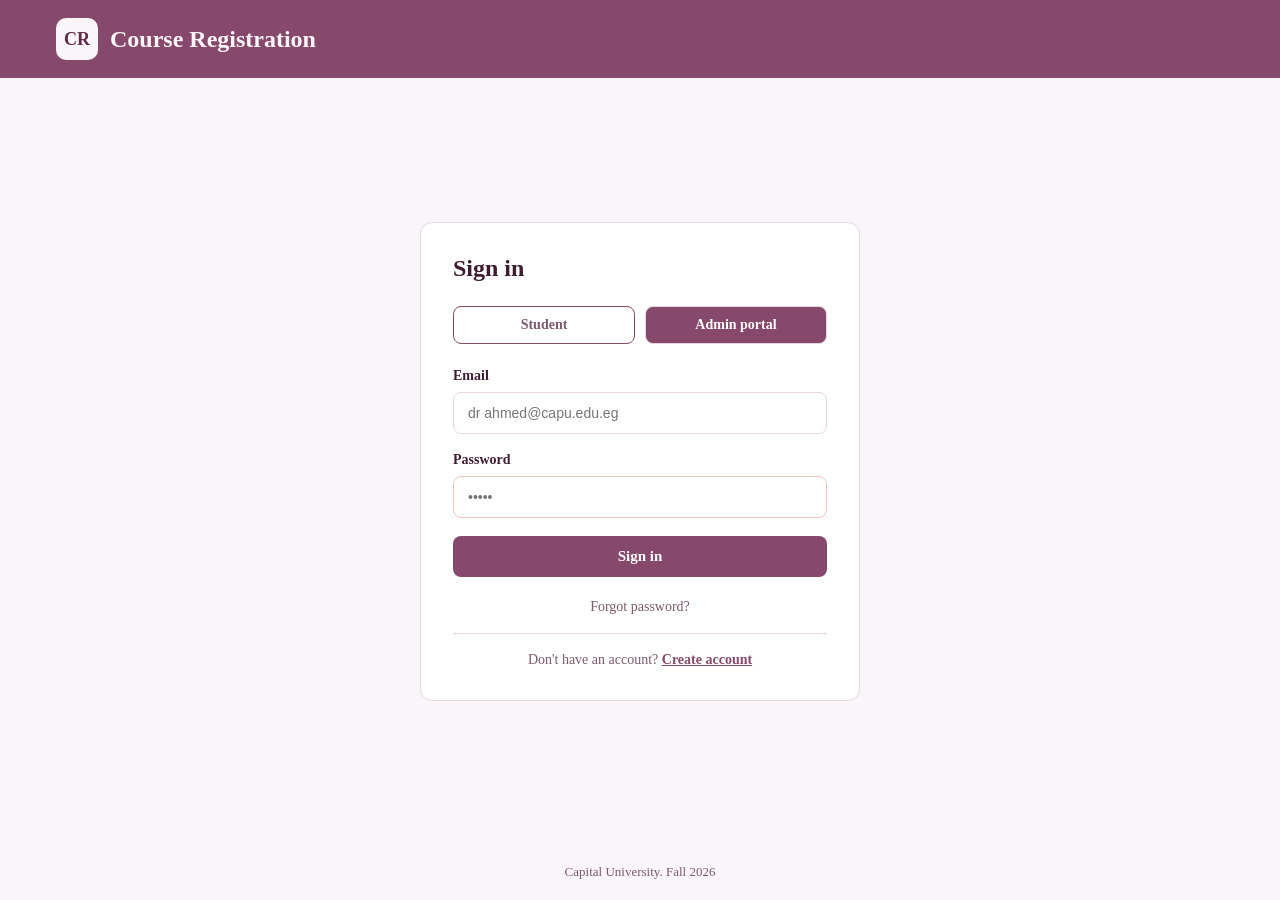
==== admin-signin.html @ c4df342c "rana maked" ====
<!DOCTYPE html>
<html lang="en">

<head>
    <meta charset="UTF-8">
    <meta name="viewport" content="width=device-width, initial-scale=1.0">
    <link rel="stylesheet" href="admin.css">
    <title>Sign in - Course Registration</title>
</head>

<body>
    <nav>
        <h2 class="logo">CR</h2>
        <h2 class="brand">Course Registration </h2>


    </nav>
    <main class="container">
        <div class="card">
            <h1 class="card-title">Sign in</h1>
            <div class="role-tabs">
                <a href="index.html" class="tab-btn active">Student</a>
                <a href="admin-signin.html" class="tab-btn">Admin portal</a>
            </div>
            <form class="auth-form">
                <div class="form-group">
                    <label for="email">Email</label>
                    <input type="email" id="email" placeholder="dr ahmed@capu.edu.eg" required>
                </div>

                <div class="form-group">
                    <label for="password">Password</label>
                    <input type="password" id="password" class="input-error" placeholder="•••••" required>
                </div>

                <a href="Course Catalog.html" class="btn-submit">Sign in</a>
            </form>

            <div class="card-footer">
                <a href="#" class="forgot-link">Forgot password?</a>
                <hr class="divider">
                <p class="signup-text">
                    Don't have an account? <a href="#">Create account</a>
                </p>
            </div>
        </div>
    </main>
    <footer class="page-footer">
        Capital University. Fall 2026
    </footer>
</body>

</html>
---- admin.css ----
* {
    margin: 0;
    padding: 0;
    box-sizing: border-box;
}

:root {
    --primary: #86486B;
    --primary-dark: #5E2D4B;
    --primary-darker: #3F1D31;
    --bg: #FAF5F8;
    --border: #E9D5E0;
    --avatar: #86486B;
    --text: #3F1D31;
    --text-muted: #7A5A6B;
    --nav-link: #E6D3DF;
    --white: #FFFFFF;
    --danger: #B42318;
    --danger-bg: #FDECEA;
    --danger-border: #F0C4BF;
    --danger-text: #7A2A20;
    --notice-bg: #FBF0F5;
    --notice-border: #E8C6D8;
    --success-bg: #F1E9F5;
    --success-border: #D9C5E3;
    --notice-soft: #F7F0FA;
    --disabled: #CDB8C6;
    --disabled-bg: #F4F0F2;
}

nav {
    background-color: var(--primary);
    height: 78px;
    padding: 0 56px;
    gap: 12px;
    align-items: center;
    display: flex;

}

.logo {
    width: 42px;
    height: 42px;
    background: var(--bg);
    color: var(--primary-dark);
    border-radius: 10px;
    display: flex;
    align-items: center;
    justify-content: center;
    font-weight: bold;
    font-size: 18px;
}

.brand {
    display: flex;
    align-items: center;
    gap: 12px;
    color: var(--bg);
}

body {
    background-color: var(--bg);
    color: var(--text);
    min-height: 100vh;
    display: flex;
    flex-direction: column;
}

.container {
    flex: 1;
    display: flex;
    justify-content: center;
    align-items: center;
    padding: 40px 20px;
}

.card {
    background-color: var(--white);
    border: 1px solid var(--border);
    border-radius: 12px;
    width: 100%;
    max-width: 440px;
    padding: 32px;
}

.card-title {
    font-size: 24px;
    font-weight: 700;
    color: var(--text);
    margin-bottom: 24px;
}

.role-tabs {
    display: flex;
    gap: 10px;
    margin-bottom: 24px;
}

.tab-btn {
    flex: 1;
    padding: 10px;
    border-radius: 8px;
    font-size: 14px;
    font-weight: 600;
    cursor: pointer;
    border: 1px solid var(--border);
    background-color: var(--primary);
    color: var(--white);
    transition: 0.2s;
    text-decoration: none;
    text-align: center;
    display: block;
}


.tab-btn.active {
    background-color: var(--white);
    color: var(--text-muted);
    border-color: var(--primary);
}

.form-group {
    margin-bottom: 18px;
    display: flex;
    flex-direction: column;
    gap: 8px;
}

.form-group label {
    font-size: 14px;
    font-weight: 600;
    color: var(--text);
}

.form-group input {
    padding: 12px 14px;
    border: 1px solid var(--border);
    border-radius: 8px;
    font-size: 14px;
    color: var(--text);
    outline: none;
}

.form-group input:focus {
    border-color: var(--primary);
}

.form-group input.input-error {
    border-color: var(--danger-border);
}



.btn-submit {
    display: block;
    text-align: center;
    text-decoration: none;
    width: 100%;
    padding: 12px;
    margin-top: 6px;
    background-color: var(--primary);
    color: var(--white);
    border: none;
    border-radius: 8px;
    font-size: 15px;
    font-weight: 600;
    cursor: pointer;
}

.btn-submit:hover {
    background-color: var(--primary-dark);
}

.card-footer {
    margin-top: 20px;
    text-align: center;
}

.forgot-link {
    font-size: 14px;
    color: var(--text-muted);
    text-decoration: none;
}

.divider {
    border: none;
    border-top: 1px solid var(--border);
    margin: 18px 0;
}

.signup-text {
    font-size: 14px;
    color: var(--text-muted);
}

.signup-text a {
    color: var(--primary);
    font-weight: 600;
    text-decoration: underline;
}

.page-footer {
    text-align: center;
    padding: 20px;
    font-size: 13px;
    color: var(--text-muted);
}
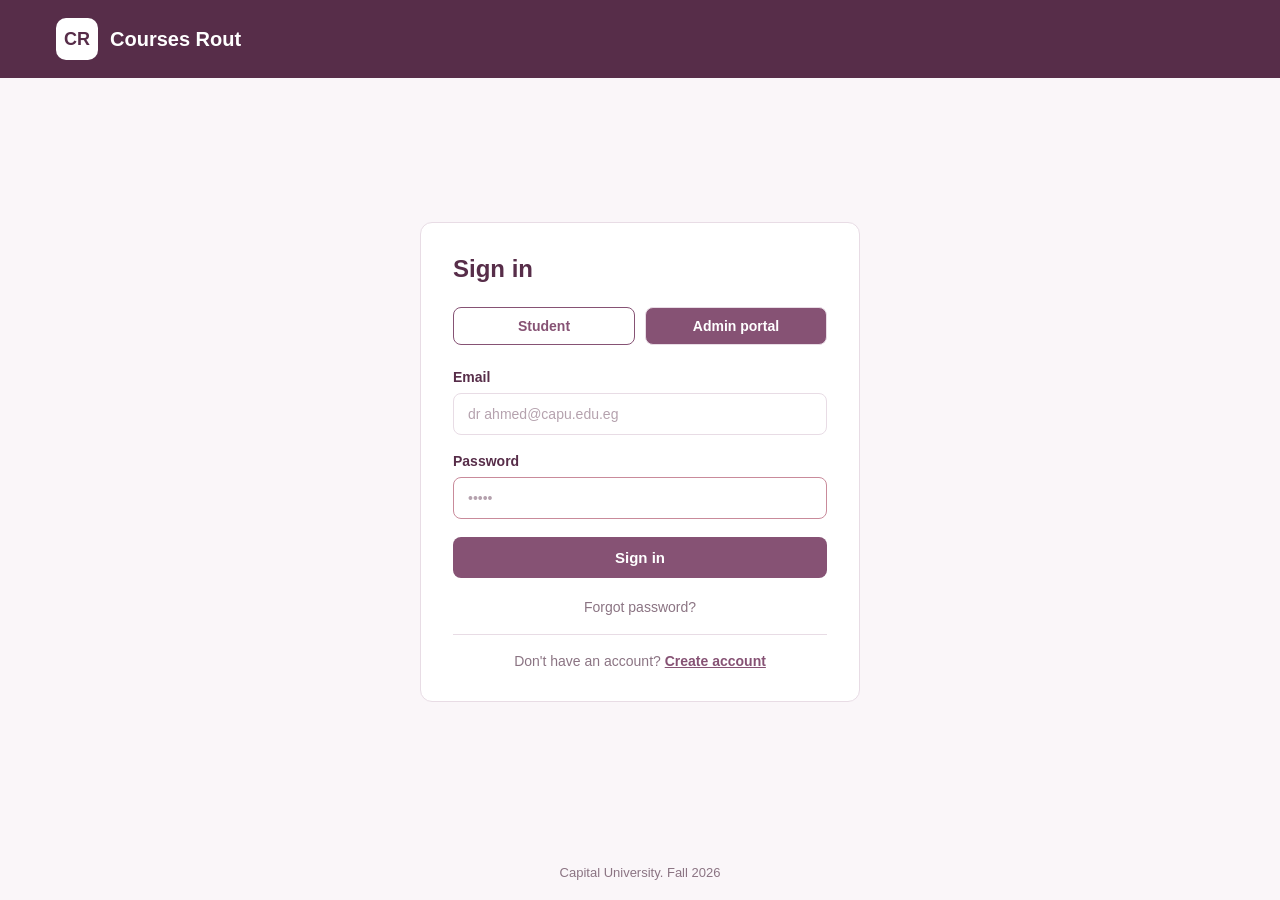
==== commit 4d513a82: "edit" ====
--- a/admin-signin.html
+++ b/admin-signin.html
@@ -11,7 +11,7 @@
 <body>
     <nav>
         <h2 class="logo">CR</h2>
-        <h2 class="brand">Course Registration </h2>
+        <h2 class="brand">Courses Rout </h2>
 
 
     </nav>
--- a/admin.css
+++ b/admin.css
@@ -4,45 +4,29 @@
     box-sizing: border-box;
 }
 
-:root {
-    --primary: #86486B;
-    --primary-dark: #5E2D4B;
-    --primary-darker: #3F1D31;
-    --bg: #FAF5F8;
-    --border: #E9D5E0;
-    --avatar: #86486B;
-    --text: #3F1D31;
-    --text-muted: #7A5A6B;
-    --nav-link: #E6D3DF;
-    --white: #FFFFFF;
-    --danger: #B42318;
-    --danger-bg: #FDECEA;
-    --danger-border: #F0C4BF;
-    --danger-text: #7A2A20;
-    --notice-bg: #FBF0F5;
-    --notice-border: #E8C6D8;
-    --success-bg: #F1E9F5;
-    --success-border: #D9C5E3;
-    --notice-soft: #F7F0FA;
-    --disabled: #CDB8C6;
-    --disabled-bg: #F4F0F2;
+body {
+    background-color: #FAF6F9;
+    color: #572D49;
+    font-family: Arial, sans-serif;
+    min-height: 100vh;
+    display: flex;
+    flex-direction: column;
 }
 
 nav {
-    background-color: var(--primary);
+    background-color: #572D49;
     height: 78px;
     padding: 0 56px;
     gap: 12px;
     align-items: center;
     display: flex;
-
 }
 
 .logo {
     width: 42px;
     height: 42px;
-    background: var(--bg);
-    color: var(--primary-dark);
+    background-color: #FFFFFF;
+    color: #572D49;
     border-radius: 10px;
     display: flex;
     align-items: center;
@@ -55,15 +39,8 @@
     display: flex;
     align-items: center;
     gap: 12px;
-    color: var(--bg);
-}
-
-body {
-    background-color: var(--bg);
-    color: var(--text);
-    min-height: 100vh;
-    display: flex;
-    flex-direction: column;
+    color: #FFFFFF;
+    font-size: 20px;
 }
 
 .container {
@@ -75,8 +52,8 @@
 }
 
 .card {
-    background-color: var(--white);
-    border: 1px solid var(--border);
+    background-color: #FFFFFF;
+    border: 1px solid #E8DCE5;
     border-radius: 12px;
     width: 100%;
     max-width: 440px;
@@ -86,8 +63,9 @@
 .card-title {
     font-size: 24px;
     font-weight: 700;
-    color: var(--text);
+    color: #572D49;
     margin-bottom: 24px;
+    text-align: left;
 }
 
 .role-tabs {
@@ -103,20 +81,28 @@
     font-size: 14px;
     font-weight: 600;
     cursor: pointer;
-    border: 1px solid var(--border);
-    background-color: var(--primary);
-    color: var(--white);
+    border: 1px solid #E8DCE5;
+    background-color: #865274;
+    color: #FFFFFF;
     transition: 0.2s;
     text-decoration: none;
     text-align: center;
     display: block;
 }
 
+.tab-btn:hover {
+    color: #572D49;
+    border-color: #865274;
+}
 
 .tab-btn.active {
-    background-color: var(--white);
-    color: var(--text-muted);
-    border-color: var(--primary);
+    background-color: #FFFFFF;
+    color: #865274;
+    border-color: #865274;
+}
+
+.auth-form {
+    width: 100%;
 }
 
 .form-group {
@@ -129,27 +115,36 @@
 .form-group label {
     font-size: 14px;
     font-weight: 600;
-    color: var(--text);
+    color: #572D49;
 }
 
 .form-group input {
+    width: 100%;
     padding: 12px 14px;
-    border: 1px solid var(--border);
+    border: 1px solid #E8DCE5;
     border-radius: 8px;
     font-size: 14px;
-    color: var(--text);
+    color: #572D49;
+    background-color: #FFFFFF;
     outline: none;
 }
 
 .form-group input:focus {
-    border-color: var(--primary);
+    border-color: #865274;
+}
+
+.form-group input::placeholder {
+    color: #B5A2AE;
 }
 
 .form-group input.input-error {
-    border-color: var(--danger-border);
-}
-
-
+    border-color: #C98B9B;
+}
+
+.error-msg {
+    font-size: 13px;
+    color: #C98B9B;
+}
 
 .btn-submit {
     display: block;
@@ -158,8 +153,8 @@
     width: 100%;
     padding: 12px;
     margin-top: 6px;
-    background-color: var(--primary);
-    color: var(--white);
+    background-color: #865274;
+    color: #FFFFFF;
     border: none;
     border-radius: 8px;
     font-size: 15px;
@@ -168,7 +163,7 @@
 }
 
 .btn-submit:hover {
-    background-color: var(--primary-dark);
+    background-color: #572D49;
 }
 
 .card-footer {
@@ -178,30 +173,39 @@
 
 .forgot-link {
     font-size: 14px;
-    color: var(--text-muted);
+    color: #8B7483;
     text-decoration: none;
+}
+
+.forgot-link:hover {
+    color: #572D49;
+    text-decoration: underline;
 }
 
 .divider {
     border: none;
-    border-top: 1px solid var(--border);
+    border-top: 1px solid #E8DCE5;
     margin: 18px 0;
 }
 
 .signup-text {
     font-size: 14px;
-    color: var(--text-muted);
+    color: #8B7483;
 }
 
 .signup-text a {
-    color: var(--primary);
+    color: #865274;
     font-weight: 600;
     text-decoration: underline;
+}
+
+.signup-text a:hover {
+    color: #572D49;
 }
 
 .page-footer {
     text-align: center;
     padding: 20px;
     font-size: 13px;
-    color: var(--text-muted);
+    color: #8B7483;
 }
